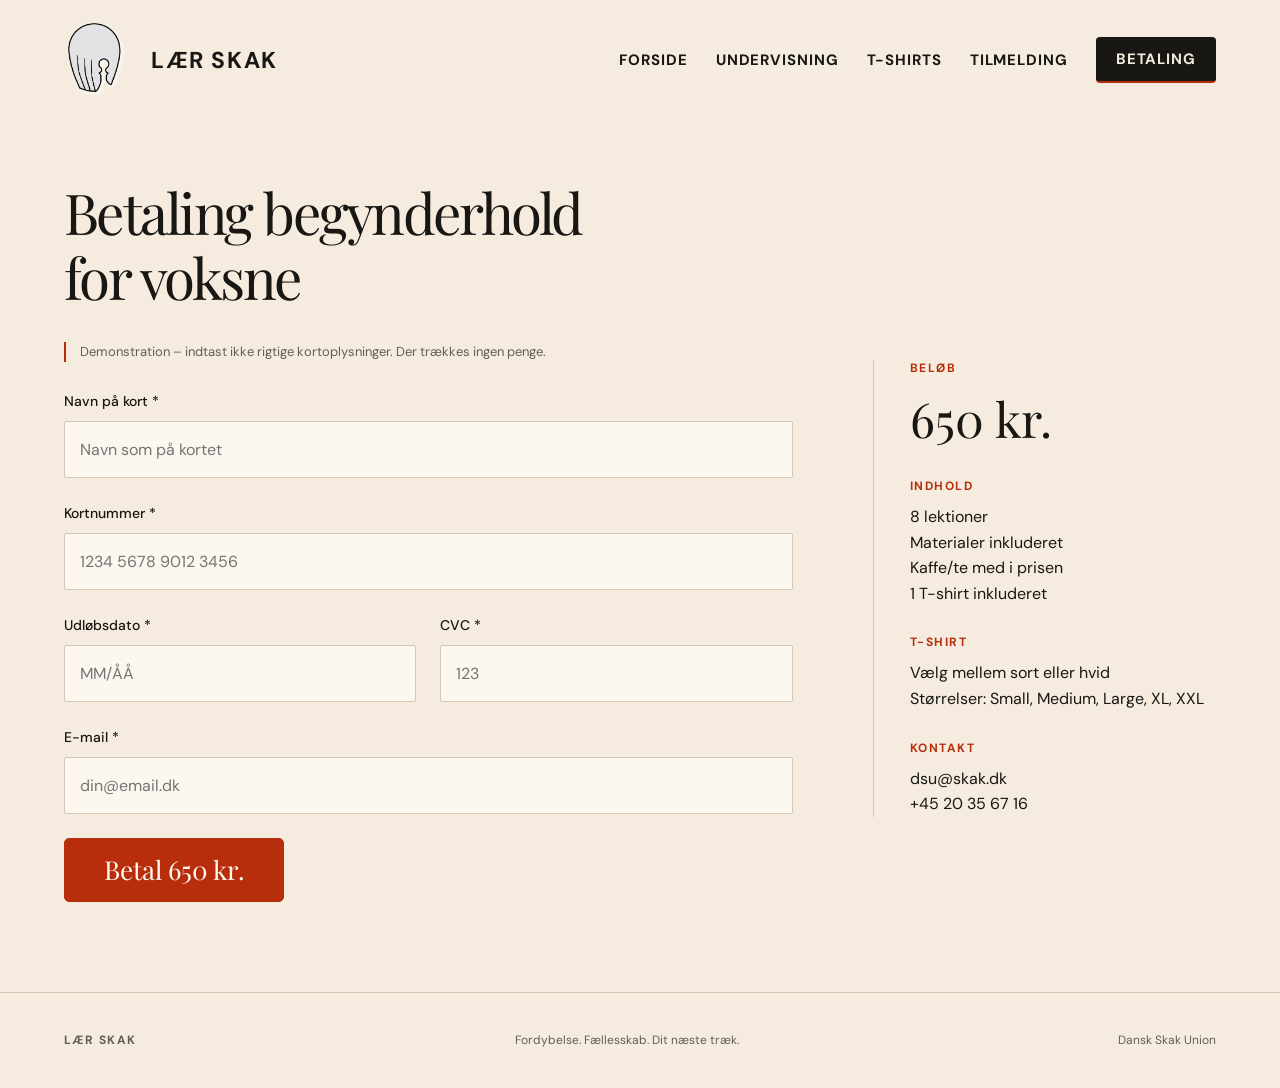
==== betaling.html @ 510bf1cb "Build gallery design across all five chess course pages" ====
<!DOCTYPE html>
<html lang="da">

<head>
  <meta charset="UTF-8">
  <meta name="viewport" content="width=device-width, initial-scale=1.0">
  <title>Lær Skak for Voksne | Betaling</title>
  <meta name="description"
    content="Betal for Lær Skak for Voksne. Samme visuelle stil som tilmeldingssiden og T-shirt inkluderet i prisen.">
  <link rel="preconnect" href="https://fonts.googleapis.com">
  <link rel="preconnect" href="https://fonts.gstatic.com" crossorigin>
  <link
    href="https://fonts.googleapis.com/css2?family=DM+Sans:wght@400;500;600;700&family=Playfair+Display:wght@400;500&display=swap"
    rel="stylesheet">
  <link rel="stylesheet" href="css/style.css">

  

</head>

<body>
  <div class="site-shell bg-page">
    <a class="skip-link" href="#main">Spring til indhold</a><header class="site-header">
      <div class="header-inner">
        <a class="logo-link" href="index.html" aria-label="Tilbage til forsiden">
          <img src="assets/logo.png" alt="">
          <span>LÆR SKAK</span>
        </a>

        <button class="menu-toggle" type="button" data-menu-toggle aria-expanded="false"
          aria-controls="main-navigation">
          Menu
        </button>

        <nav class="site-nav" id="main-navigation" data-nav aria-label="Primær navigation">
          <ul>
            <li><a href="index.html">Forside</a></li>
            <li><a href="kurser.html">Undervisning</a></li>
            <li><a href="tshirts.html">T-shirts</a></li>
            <li><a href="tilmelding.html">Tilmelding</a></li>
            <li><a href="betaling.html" aria-current="page">Betaling</a></li>
          </ul>
        </nav>
      </div>
    </header>

    <main id="main" class="page-wrap page-section">
      <section class="contact-card payment-contact-card" aria-labelledby="betaling-title">
        <div class="form-layout">
          <div>
            <h1 class="form-title" id="betaling-title">Betaling begynderhold<br>for voksne</h1>

            <p class="form-notice">Demonstration – indtast ikke rigtige kortoplysninger. Der trækkes ingen penge.</p><form action="#" method="post" class="payment-form">
              <div class="form-grid">
                <div class="form-field full">
                  <label for="card-name">Navn på kort *</label>
                  <input id="card-name" name="card-name" type="text" placeholder="Navn som på kortet" required>
                </div>

                <div class="form-field full">
                  <label for="card-number">Kortnummer *</label>
                  <input id="card-number" name="card-number" type="text" inputmode="numeric"
                    placeholder="1234 5678 9012 3456" required>
                </div>

                <div class="form-field">
                  <label for="card-expiry">Udløbsdato *</label>
                  <input id="card-expiry" name="card-expiry" type="text" inputmode="numeric" placeholder="MM/ÅÅ"
                    required>
                </div>

                <div class="form-field">
                  <label for="card-cvc">CVC *</label>
                  <input id="card-cvc" name="card-cvc" type="text" inputmode="numeric" placeholder="123" required>
                </div>

                <div class="form-field full">
                  <label for="card-email">E-mail *</label>
                  <input id="card-email" name="card-email" type="email" placeholder="din@email.dk" required>
                </div>
              </div>

              <button class="submit-button payment-submit-button" type="submit">Betal 650 kr.</button>
            </form>
          </div>

          <aside aria-label="Betalingsoversigt">
            <dl class="contact-list payment-contact-list">
              <div class="contact-item">
                <h3>Beløb</h3>
                <p>650 kr.</p>
              </div>

              <div class="contact-item">
                <h3>Indhold</h3>
                <p>8 lektioner<br>Materialer inkluderet<br>Kaffe/te med i prisen<br>1 T-shirt inkluderet</p>
              </div>

              <div class="contact-item">
                <h3>T-shirt</h3>
                <p>Vælg mellem sort eller hvid<br>Størrelser: Small, Medium, Large, XL, XXL</p>
              </div>

              <div class="contact-item">
                <h3>Kontakt</h3>
                <p>dsu@skak.dk<br>+45 20 35 67 16</p>
              </div>
            </dl>
          </aside>
        </div>
      </section>
    </main>

    <footer class="site-footer"><div class="page-wrap footer-inner"><a href="index.html">LÆR SKAK</a><p>Fordybelse. Fællesskab. Dit næste træk.</p><a href="https://www.skak.dk" target="_blank" rel="noopener noreferrer">Dansk Skak Union</a></div></footer>
  </div>

  <script src="js/menu.js"></script>
</body>

</html>
---- css/style.css ----
:root{--paper:#f5ecdf;--ink:#181713;--muted:#655d53;--accent:#b82e0c;--rule:#d5c7b5;--serif:'Playfair Display',Georgia,serif;--sans:'DM Sans',Arial,sans-serif}*{box-sizing:border-box}body{margin:0;background:var(--paper);color:var(--ink);font:16px/1.6 var(--sans)}a{color:inherit;text-decoration:none}img{display:block;max-width:100%}button,input,select,textarea{font:inherit}button,a,input,select,textarea{-webkit-tap-highlight-color:transparent}a:focus-visible,button:focus-visible,input:focus-visible,select:focus-visible,textarea:focus-visible{outline:3px solid var(--accent);outline-offset:5px}a:hover{color:var(--accent)}.site-shell{min-height:100vh;display:flex;flex-direction:column}.site-header{position:relative;z-index:10}.header-inner,.page-wrap{width:calc(100% - 128px);max-width:1440px;margin:auto}.header-inner{height:120px;display:flex;align-items:center;justify-content:space-between;gap:32px}.logo-link{display:flex;align-items:center;gap:22px;font-size:23px;font-weight:700;letter-spacing:.07em;white-space:nowrap}.logo-link img{width:65px;height:86px;object-fit:contain;filter:brightness(0)}.site-nav ul{display:flex;gap:28px;align-items:center;list-style:none;margin:0;padding:0}.site-nav a{display:block;font-size:13px;font-weight:700;letter-spacing:.06em;text-transform:uppercase;padding:10px 0}.site-nav a[aria-current]{color:var(--accent);border-bottom:2px solid var(--accent)}.site-nav li:last-child a{background:var(--ink);color:var(--paper);padding:10px 20px;border-radius:4px}.site-nav li:last-child a:hover{background:var(--accent)}.menu-toggle{display:none}.skip-link{position:absolute;left:24px;top:-100px;z-index:100;background:var(--paper);padding:12px}.skip-link:focus{top:10px}.home-page{background:var(--paper) url('../assets/gallery-hero.jpg') center top/cover no-repeat}.gallery-hero{position:relative;min-height:calc(100vh - 120px);padding:58px 6% 100px}.gallery-copy{position:relative;z-index:1;max-width:690px;pointer-events:none}.gallery-copy a{pointer-events:auto}.section-intro{font-size:20px;line-height:1.45;margin:0 0 42px}.gallery-copy h1{font-family:var(--serif);font-weight:400;font-size:clamp(75px,8.8vw,140px);line-height:.99;letter-spacing:-.065em;margin:0 0 38px}.hero-detail{padding-top:28px}.hero-detail:before{content:'';display:block;width:80px;border-top:4px solid var(--accent);margin-bottom:32px}.hero-detail p{font-size:20px;line-height:1.5;margin:0 0 26px}.hero-detail .course-line{font:500 23px/1.5 var(--serif);margin:0 0 44px}.course-line a:hover{text-decoration:underline}.hero-actions{display:flex;gap:24px;flex-wrap:wrap}.cta-link,.submit-button,.course-route a{display:inline-flex;align-items:center;justify-content:center;gap:26px;background:var(--accent);border:1px solid var(--accent);color:#fff9ef;padding:14px 30px;border-radius:5px;font:400 26px/1.3 var(--serif);cursor:pointer;transition:background .2s,transform .2s}.cta-link:hover,.submit-button:hover{background:#8f240b;color:white;transform:translateY(-2px)}.cta-link.secondary{background:transparent;border-color:var(--ink);color:var(--ink)}.cta-link.secondary:hover{background:var(--ink);color:var(--paper)}.gallery-art-link{position:absolute;inset:0 0 0 52%}.site-footer{border-top:1px solid var(--rule);margin-top:auto;background:var(--paper);font-size:12px;color:var(--muted)}.footer-inner{display:flex;justify-content:space-between;align-items:center;gap:24px;padding:26px 0}.footer-inner>a:first-child{font-weight:700;letter-spacing:.12em}.page-section{padding:60px 0 90px}h1,h2,h3{font-family:var(--serif);font-weight:400;line-height:1.15}h1{font-size:clamp(42px,5vw,72px);letter-spacing:-.045em;margin:0 0 32px}h2{font-size:34px;letter-spacing:-.025em;margin:0 0 24px}h3{font-size:22px}.form-layout{display:grid;grid-template-columns:minmax(0,1.7fr) minmax(220px,.8fr);gap:80px}.contact-card{padding:0}.form-title{font-size:clamp(40px,4.4vw,64px);max-width:800px}.form-grid{display:grid;grid-template-columns:1fr 1fr;gap:24px}.form-field.full{grid-column:1/-1}.form-field label,.selection-field label{display:block;font-size:14px;font-weight:500;margin-bottom:8px}.form-field input,.form-field select,.form-field textarea,.selection-field select{width:100%;min-width:0;background:#fcf7ef;color:var(--ink);border:1px solid var(--rule);border-radius:2px;padding:15px}.form-field textarea{min-height:150px;resize:vertical}.checkbox-row{display:flex;gap:12px;align-items:start;margin:26px 0;font-size:14px}.checkbox-row input{margin-top:6px;accent-color:var(--accent)}.submit-button{margin-top:24px;min-width:220px}.contact-list{margin:180px 0 0;border-left:1px solid var(--rule);padding-left:36px;display:grid;gap:28px}.contact-item h3{font:700 12px var(--sans);text-transform:uppercase;letter-spacing:.12em;color:var(--accent);margin:0 0 10px}.contact-item p{margin:0}.payment-contact-list .contact-item:first-child p{font:48px var(--serif)}.payment-side-cta{margin:32px 0 0 36px}.form-notice{font-size:13px;color:var(--muted);border-left:2px solid var(--accent);padding-left:14px;margin-bottom:28px}.form-result{padding:20px 0;color:var(--accent)}.tshirt-hero{display:grid;grid-template-columns:1fr 1fr;gap:50px;align-items:center;padding:60px 0 100px;min-height:750px}.tshirt-hero h1{font-size:clamp(40px,4.5vw,68px);text-transform:none}.tshirt-hero .section-intro{font-size:16px;margin-bottom:24px}.selection-grid{display:grid;grid-template-columns:1fr 1fr;gap:20px}.selection-actions{margin-top:28px}.selection-actions .cta-link{font-size:22px}.tshirt-stage{display:flex;align-items:center;gap:0;background:#e8ddcc;min-height:550px}.tee{width:55%;margin:0 -5% 0 0;transition:transform .25s}.tee:hover{transform:translateY(-10px)}.tee-black{margin-top:130px}.tshirt-selection-inline{border-top:1px solid var(--rule);padding-top:26px}.tshirt-selection-inline h2{font-size:28px}.keep-together{white-space:nowrap}.course-hero{display:grid;grid-template-columns:1fr 1fr;align-items:center;gap:60px;margin-bottom:80px}.course-kicker,.course-card__eyebrow{font:600 12px var(--sans);letter-spacing:.12em;text-transform:uppercase;color:var(--accent);margin:0 0 24px}.course-hero__lead{font-size:17px;color:var(--muted)}.course-hero__visual img{width:100%;aspect-ratio:1;object-fit:cover}.course-badges{display:flex;gap:30px;border-top:1px solid var(--rule);padding-top:22px;margin:28px 0}.course-badge strong{display:block;font:28px var(--serif)}.course-badge span{font-size:12px;color:var(--muted)}.button-row{display:flex;gap:14px;flex-wrap:wrap}.button-row .cta-link{font-size:20px;padding:14px 20px}.course-layout{display:grid;grid-template-columns:1fr 1fr 1fr;gap:44px}.course-sidebar{grid-column:3;grid-row:1/4;border-left:1px solid var(--rule);padding-left:36px}.course-card{grid-column:1/3;display:grid;grid-template-columns:1fr 1fr;gap:32px;border-top:1px solid var(--rule);padding-top:36px}.course-card__media img{width:100%;height:100%;max-height:300px;object-fit:cover}.course-checklist,.info-list,.benefit-list{padding-left:18px}.course-checklist li,.info-list li,.benefit-list li{margin-bottom:10px}.info-panel{margin-bottom:40px}.price-tag{font:64px var(--serif);color:var(--accent)}.price-description{font-size:14px;color:var(--muted)}@media(min-width:1600px){.gallery-hero{padding-left:max(6%,calc((100vw - 1440px)/2))}}@media(max-width:1100px){.header-inner,.page-wrap{width:calc(100% - 64px)}.site-nav ul{gap:18px}.logo-link{font-size:18px;gap:12px}.logo-link img{width:50px}.gallery-copy{max-width:55%}.gallery-copy h1{font-size:9vw}.section-intro,.hero-detail p{font-size:17px}.hero-detail .course-line{font-size:20px}.form-layout{gap:40px}.course-hero{gap:30px}.course-layout{gap:28px}.cta-link{font-size:22px;padding:14px 22px}}@media(max-width:760px){.header-inner,.page-wrap{width:calc(100% - 40px)}.header-inner{height:92px}.logo-link img{height:62px;width:45px}.logo-link{font-size:17px}.menu-toggle{display:block;background:transparent;border:1px solid var(--ink);padding:9px 15px;border-radius:3px;cursor:pointer}.site-nav{display:none;position:absolute;top:82px;left:20px;right:20px;background:var(--paper);padding:20px;border:1px solid var(--rule)}.site-nav.is-open{display:block}.site-nav ul{display:block}.site-nav a{padding:12px}.site-nav li:last-child a{margin-top:8px}.home-page{background:var(--paper)}.gallery-hero{padding:30px 20px 0;min-height:0;display:flex;flex-direction:column}.gallery-copy{max-width:100%;pointer-events:auto}.gallery-copy h1{font-size:clamp(65px,15vw,100px);margin-bottom:28px}.section-intro{font-size:16px;margin-bottom:28px}.hero-detail{padding-top:0}.hero-detail:before{margin-bottom:24px;width:60px}.hero-detail p{font-size:17px}.hero-detail .course-line{font-size:19px;margin-bottom:28px}.hero-actions{gap:12px}.cta-link{font-size:21px;padding:13px 22px}.gallery-art-link{position:relative;inset:auto;display:block;height:440px;margin:38px -20px 0;background:url('../assets/gallery-hero.jpg') 88% center/auto 100% no-repeat}.desktop-break{display:none}.footer-inner{flex-direction:column;gap:8px;align-items:flex-start;padding:24px 0}.footer-inner p{margin:0}.page-section{padding:34px 0 60px}.form-layout{grid-template-columns:1fr;gap:45px}.form-grid{gap:18px}.contact-list{margin:0;padding:26px 0 0;border-left:0;border-top:1px solid var(--rule);grid-template-columns:1fr 1fr;gap:24px}.payment-side-cta{margin:25px 0}.tshirt-hero{grid-template-columns:1fr;gap:36px;padding:30px 0 60px}.tshirt-stage{min-height:400px}.tshirt-hero h1{font-size:48px}.course-hero{grid-template-columns:1fr;margin-bottom:45px}.course-hero__visual img{aspect-ratio:4/3}.course-layout{display:flex;flex-direction:column;gap:35px}.course-sidebar{border:0;padding:30px 0 0;border-top:1px solid var(--rule);order:4}.course-card{gap:20px}.course-card h2{font-size:28px}.course-badges{gap:28px}.course-badge strong{font-size:25px}.form-title{font-size:44px}.submit-button{width:100%}}@media(max-width:420px){.form-grid,.selection-grid{grid-template-columns:1fr}.form-field.full{grid-column:auto}.contact-list{grid-template-columns:1fr}.gallery-art-link{height:370px}.course-card{grid-template-columns:1fr}.course-card__media{order:2}.course-line{letter-spacing:-.04em}}@media(prefers-reduced-motion:reduce){*{transition:none!important;scroll-behavior:auto!important}}
.logo-link img{filter:invert(1);mix-blend-mode:multiply}.logo-link span{text-transform:uppercase}
@media(min-width:1101px){.gallery-copy h1{font-size:clamp(100px,10vw,150px)}.section-intro,.hero-detail p{font-size:23px}.site-nav a{font-size:15px}.hero-detail .course-line{font-size:25px}.gallery-copy .cta-link{font-size:29px}}
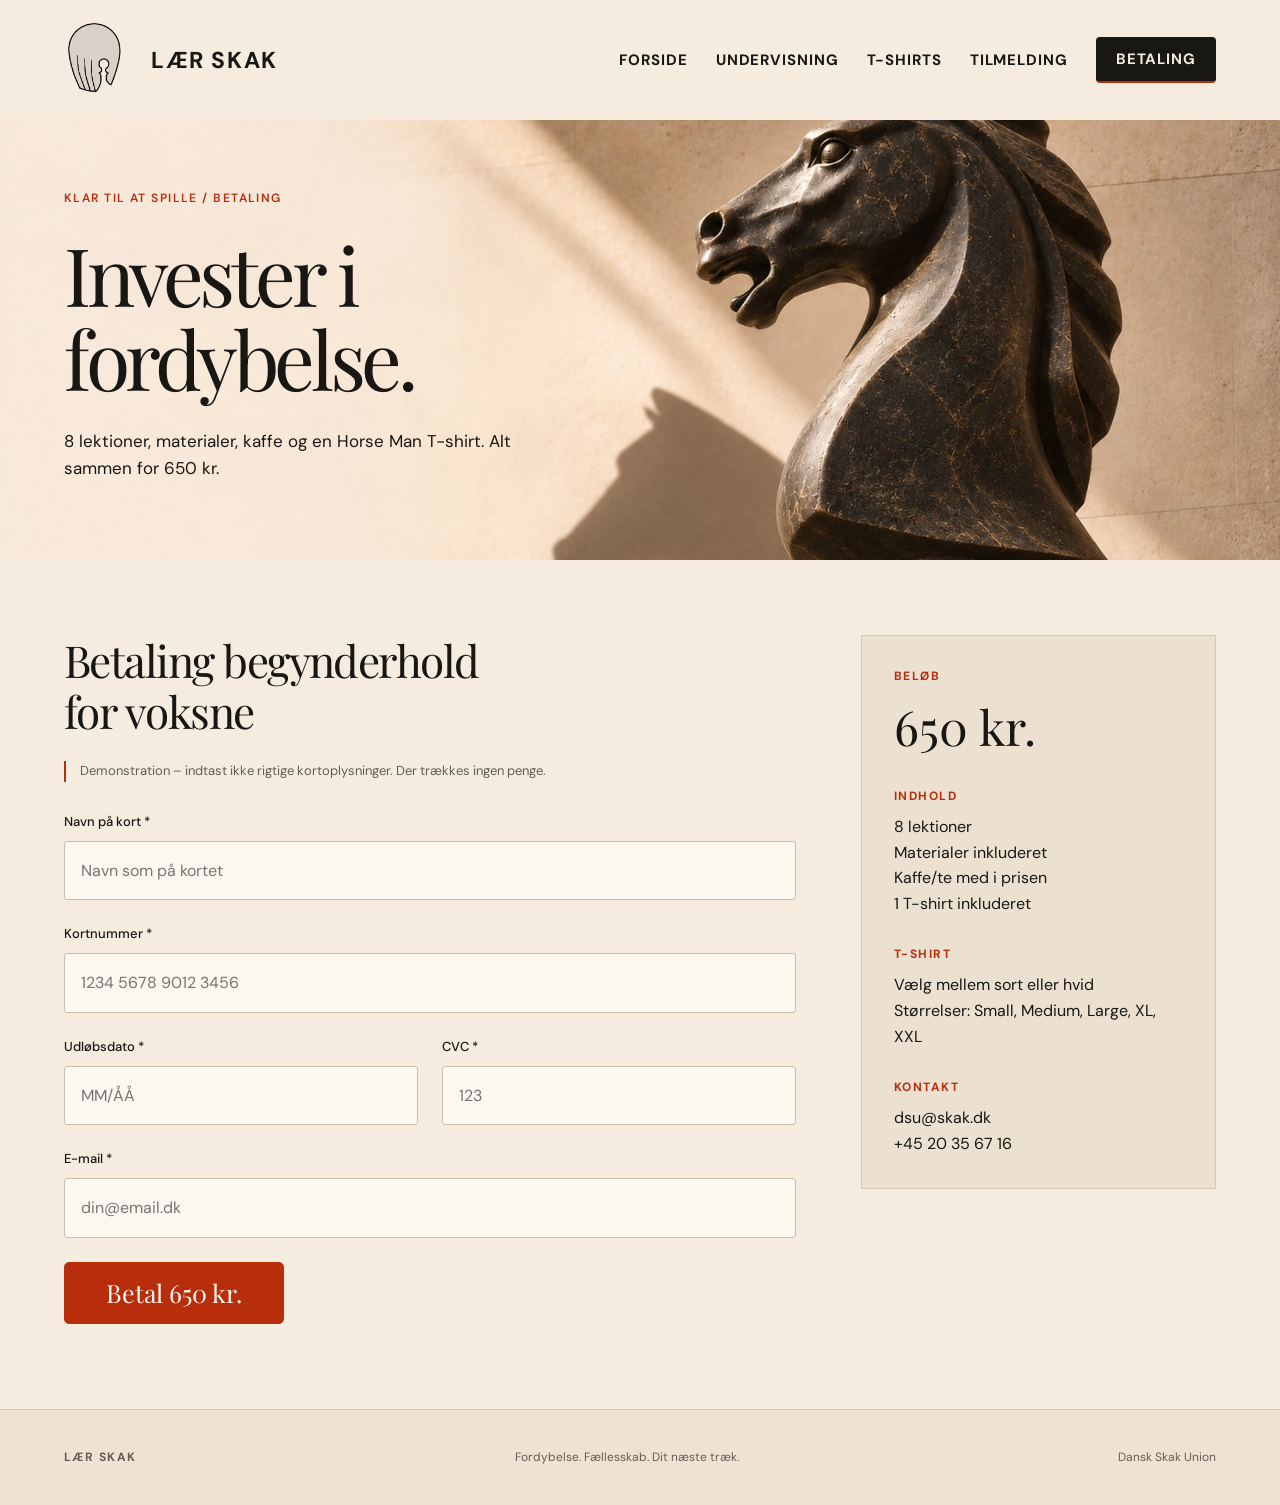
==== commit 29812f4b: "Extend homepage gallery art direction through every inner page" ====
--- a/betaling.html
+++ b/betaling.html
@@ -44,11 +44,11 @@
       </div>
     </header>
 
-    <main id="main" class="page-wrap page-section">
+    <section class="inner-masthead"><div class="page-wrap masthead-copy"><p class="course-kicker">KLAR TIL AT SPILLE / BETALING</p><h1>Invester i<br>fordybelse.</h1><p>8 lektioner, materialer, kaffe og en Horse Man T-shirt. Alt sammen for 650 kr.</p></div></section><main id="main" class="page-wrap page-section">
       <section class="contact-card payment-contact-card" aria-labelledby="betaling-title">
         <div class="form-layout">
           <div>
-            <h1 class="form-title" id="betaling-title">Betaling begynderhold<br>for voksne</h1>
+            <h2 class="form-title" id="betaling-title">Betaling begynderhold<br>for voksne</h2>
 
             <p class="form-notice">Demonstration – indtast ikke rigtige kortoplysninger. Der trækkes ingen penge.</p><form action="#" method="post" class="payment-form">
               <div class="form-grid">
--- a/css/style.css
+++ b/css/style.css
@@ -2,3 +2,10 @@
 .logo-link img{filter:invert(1);mix-blend-mode:multiply}.logo-link span{text-transform:uppercase}
 @media(min-width:1101px){.gallery-copy h1{font-size:clamp(100px,10vw,150px)}.section-intro,.hero-detail p{font-size:23px}.site-nav a{font-size:15px}.hero-detail .course-line{font-size:25px}.gallery-copy .cta-link{font-size:29px}}
 
+/* Shared gallery language across secondary pages */
+.tshirt-page{background:var(--paper)}.tshirt-hero{grid-template-columns:minmax(0,1fr) minmax(0,1fr);align-items:start;gap:70px;padding:60px 0 80px;min-height:0}.tshirt-hero h1{font:400 clamp(52px,5.4vw,80px)/1.06 var(--serif);letter-spacing:-.045em;margin:0 0 26px}.tee-intro{font-size:16px;line-height:1.8;color:var(--muted);margin:0 0 36px}.edition-label{font-size:11px;letter-spacing:.12em;text-transform:uppercase;color:var(--accent);font-weight:600}.tshirt-selection-inline{padding-top:25px}.tshirt-selection-inline h2{font-size:28px;margin-bottom:25px}.selection-actions .cta-link{font-size:22px}.product-view{margin:0;background:#e8dfd1;padding:28px 35px 20px}.product-view>img{width:100%;height:430px;object-fit:contain}.product-view figcaption{display:flex;justify-content:space-between;border-top:1px solid #cdbfab;padding-top:18px;margin-top:22px;font-size:11px;color:var(--muted)}.product-choices{display:flex;gap:12px;margin-top:16px}.product-choices button{display:flex;align-items:center;gap:12px;border:1px solid var(--rule);background:transparent;color:var(--ink);padding:8px 18px 8px 8px;cursor:pointer;font-size:13px}.product-choices img{width:50px;height:50px;object-fit:contain}.product-choices button[aria-pressed=true]{border-color:var(--accent)}.course-hero__visual{margin:0}.course-hero__visual img{aspect-ratio:1.15;object-position:center}.course-hero__visual figcaption,.course-card__media figcaption{font-size:10px;color:var(--muted);line-height:1.6;margin-top:10px}.course-hero__visual figcaption a,.course-card__media figcaption a{text-decoration:underline}.course-card__media{margin:0}.course-card__media img{height:auto;max-height:none;aspect-ratio:4/3;object-fit:cover}.course-page .course-card{display:block}.course-card__content{max-width:62ch}.course-card--lesson .course-card__media{margin-bottom:28px}.course-page .course-card h2{font-size:32px}.course-page .course-layout{gap:40px}.course-page .course-sidebar{padding-left:28px}.course-page .course-card--lesson .course-card__content{order:0}@media(max-width:1000px){.tshirt-hero{gap:35px}.product-view{padding:20px}.product-view>img{height:340px}}@media(max-width:760px){.tshirt-hero{display:flex;flex-direction:column;padding-top:35px;gap:35px}.tshirt-hero-card,.product-gallery{width:100%}.tshirt-hero h1{font-size:56px}.product-view>img{height:370px}.product-view figcaption{gap:15px}.course-hero__visual img{aspect-ratio:4/3}.course-page .course-sidebar{padding-left:0}.selection-actions .cta-link{width:100%}.course-page .course-card h2{font-size:29px}}@media(max-width:420px){.product-view>img{height:290px}}
+/* Inner pages share the homepage's light, stone and scale. */
+.site-shell:has(.inner-masthead)>.site-header{background:var(--paper)}.inner-masthead{position:relative;background:var(--paper) url('../assets/gallery-hero.jpg') center 36%/cover no-repeat;padding:70px 0 78px;min-height:430px}.masthead-copy{position:relative}.inner-masthead h1{font:400 clamp(58px,6.3vw,94px)/1.04 var(--serif);letter-spacing:-.055em;margin:0 0 28px;max-width:900px}.inner-masthead .course-kicker{margin-bottom:26px}.inner-masthead .masthead-copy>p:last-child{font-size:17px;max-width:480px;line-height:1.6;margin:0}.inner-masthead+.page-wrap{padding-top:75px}.course-hero{align-items:center;margin-bottom:65px;gap:70px}.course-hero__title{font-size:52px;letter-spacing:-.045em;margin-bottom:26px}.course-hero__visual img{aspect-ratio:1;object-position:center 75%;object-fit:cover}.course-hero__lead{font-size:16px;line-height:1.8}.course-page .course-layout{grid-template-columns:1fr 1fr 1fr;gap:38px}.course-page .course-card{padding-top:32px}.course-page .course-sidebar{align-self:start;border:1px solid var(--rule);padding:30px;background:#ece1d1}.course-page .course-sidebar .info-panel:last-child{margin-bottom:0}.course-page .course-card--lesson{grid-row:2}.course-page .course-card--community{grid-row:3}.course-page .course-card__eyebrow{margin-bottom:18px}.course-checklist{list-style:none;padding:0}.course-checklist li{padding:9px 0;border-bottom:1px solid var(--rule);margin:0}.course-checklist li:last-child{border:0}.tshirt-hero{padding-top:75px;gap:70px;align-items:center}.tshirt-hero h2#tshirt-title{font:400 58px/1.06 var(--serif);letter-spacing:-.045em;margin:0 0 26px}.product-view{background:url('../assets/gallery-hero.jpg') 20% 50%/auto 140% no-repeat;padding:35px 35px 22px;min-height:560px}.product-view>img{height:440px}.product-choices{justify-content:center}.product-choices button{background:#fbf5eb;border-radius:3px}.product-view figcaption{font-size:12px;color:var(--ink);border-color:#bdac94}.tshirt-hero .course-kicker{margin-bottom:20px}.tshirt-selection-inline h2{font-size:27px}.form-layout{grid-template-columns:minmax(0,1.65fr) minmax(260px,.8fr);gap:65px}.form-title{font-size:44px;letter-spacing:-.035em;margin-bottom:25px}.contact-list{margin:0;padding:32px;background:#ece1d1;border:1px solid var(--rule);gap:30px}.form-layout>aside{position:sticky;top:24px}.form-field input,.form-field select,.form-field textarea{background:#fcf8f0;border-color:#cbbca8;padding:16px;border-radius:3px}.form-field label{font-size:13px}.form-notice{margin-bottom:30px}.payment-side-cta{margin:20px 0 0}.payment-side-cta .cta-link{width:100%;font-size:23px}.form-layout .submit-button{font-size:25px}.page-section{padding-bottom:85px}.site-footer{background:#eee3d2}.home-page .site-footer{background:var(--paper)}@media(max-width:1100px){.inner-masthead h1{font-size:72px;max-width:650px}.inner-masthead{background-position:60% 36%}.course-hero{gap:35px}.form-layout{gap:35px}.course-hero__title{font-size:44px}}@media(max-width:760px){.inner-masthead{padding:38px 0 45px;min-height:0;background-size:auto 140%;background-position:15% 35%}.inner-masthead h1{font-size:52px;line-height:1.05;max-width:100%}.inner-masthead .masthead-copy>p:last-child{font-size:16px;max-width:330px}.inner-masthead .course-kicker{font-size:10px;letter-spacing:.09em}.inner-masthead+.page-wrap{padding-top:38px}.course-hero{gap:30px;margin-bottom:45px}.course-hero__title{font-size:38px}.course-hero__visual img{aspect-ratio:1;object-position:center 80%}.course-page .course-sidebar{padding:26px}.course-page .course-layout{gap:30px}.tshirt-hero{padding-top:38px;gap:30px}.tshirt-hero h2#tshirt-title{font-size:44px}.product-view{min-height:0;padding:24px 20px}.product-view>img{height:330px}.form-layout{grid-template-columns:1fr;gap:35px}.form-layout>aside{position:static}.form-title{font-size:36px}.contact-list{grid-template-columns:1fr 1fr;padding:24px}.page-section{padding-bottom:55px}.product-gallery{order:0}}@media(max-width:420px){.inner-masthead h1{font-size:46px}.contact-list{grid-template-columns:1fr}.product-view>img{height:290px}}
+@media(min-width:761px){.inner-masthead h1{max-width:60%}.inner-masthead .masthead-copy>p:last-child{max-width:42%}}
+.product-view{background-size:auto 200%;background-position:left center}
+@media(max-width:760px){.inner-masthead{background-size:auto 250%;background-position:left center}}
